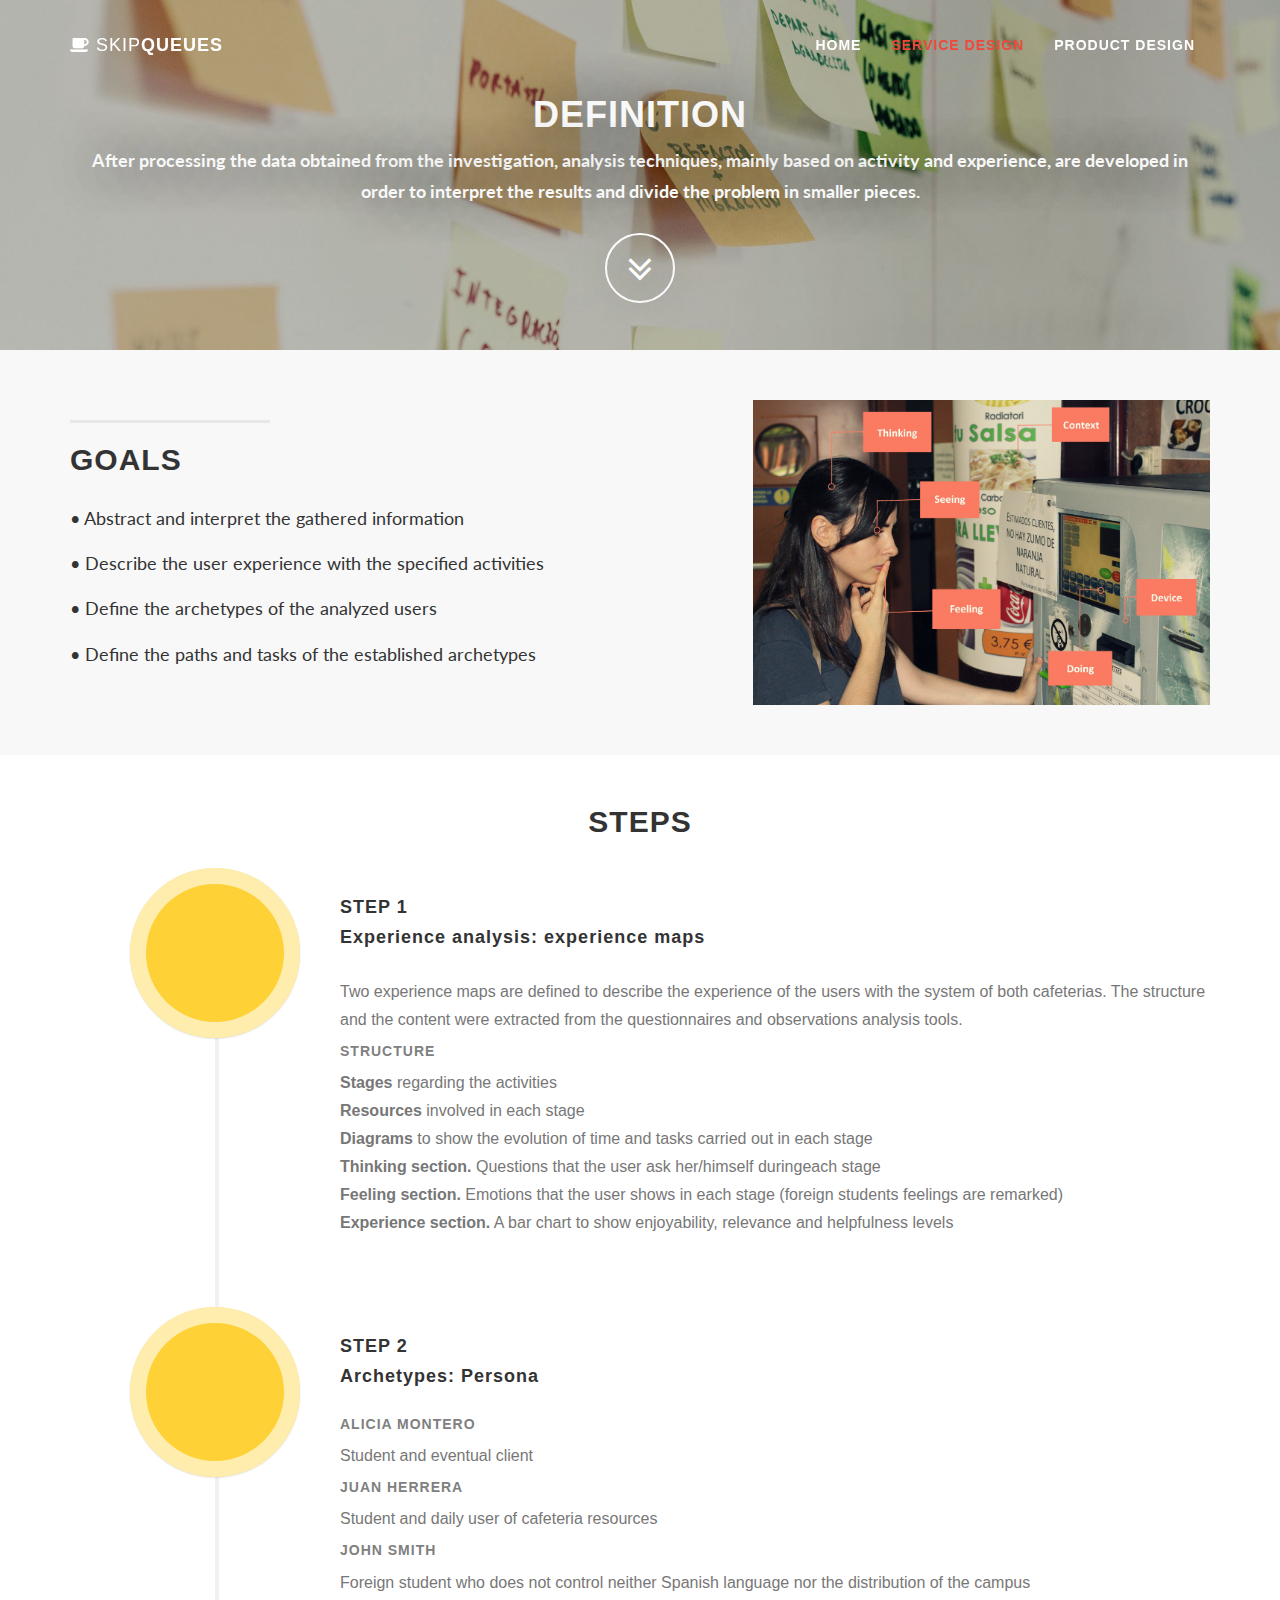
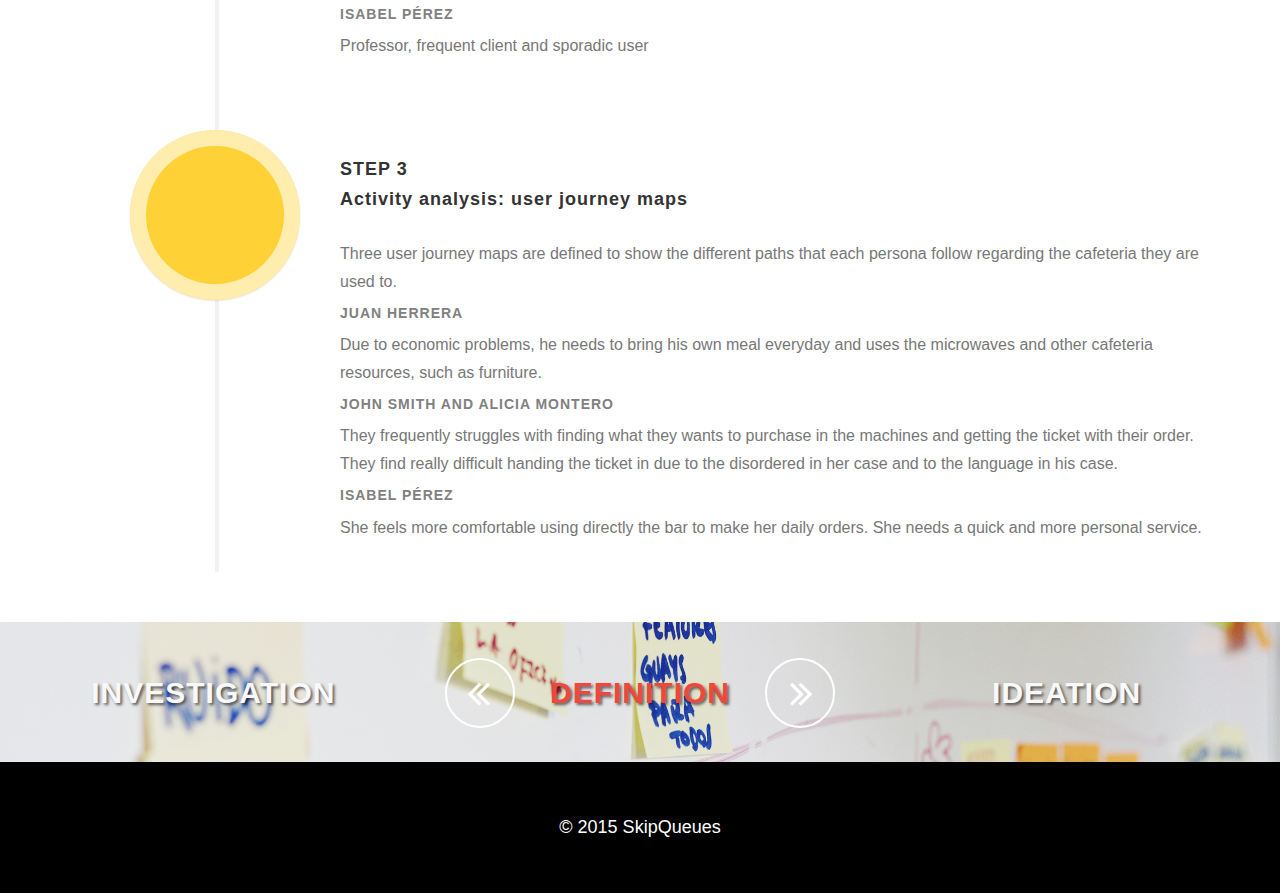
==== definition.html @ c4e01fd3 "First commit" ====
<!DOCTYPE html>
<html lang="en">
<html lang="en">
    <head>
    
        <meta charset="utf-8">
        <meta http-equiv="X-UA-Compatible" content="IE=edge">
        <meta name="viewport" content="width=device-width, initial-scale=1">
        <meta name="description" content="">
        <meta name="author" content="">
    
         <title>SkipQueues - Definition</title>
         <link rel="shortcut icon" type="image/x-icon" href="./img/coffee.ico" />
    
        <!-- Bootstrap Core CSS -->
        <link href="css/bootstrap.min.css" rel="stylesheet">
        
        <!-- Custom CSS -->
        <link href="css/grayscale.css" rel="stylesheet">
    
        <!-- Custom CSS -->
        <link href="css/landing-page.css" rel="stylesheet">
         
        <!-- Custom CSS -->
        <link href="css/agency.css" rel="stylesheet">
        
         <!-- Circle hover CSS -->
        <link href="css/circle-hover.css" rel="stylesheet">
    
    
        <!-- Custom Fonts -->
        <link href="font-awesome/css/font-awesome.min.css" rel="stylesheet" type="text/css">
        <link href="http://fonts.googleapis.com/css?family=Lato:300,400,700,300italic,400italic,700italic" rel="stylesheet" type="text/css">
    
         <link href="css/bootstrap-modal-carousel.css" rel="stylesheet" />
        <link href="less/carousel-fit.less" rel="stylesheet" />
        <link href="less/modal-fullscreen.less" rel="stylesheet" />
        
        <!-- HTML5 Shim and Respond.js IE8 support of HTML5 elements and media queries -->
        <!-- WARNING: Respond.js doesn't work if you view the page via file:// -->
        <!--[if lt IE 9]>
            <script src="https://oss.maxcdn.com/libs/html5shiv/3.7.0/html5shiv.js"></script>
            <script src="https://oss.maxcdn.com/libs/respond.js/1.4.2/respond.min.js"></script>
        <![endif]-->
    
    </head>
    
    <body>
    
        <!-- Navigation -->
        <nav class="navbar navbar-custom navbar-fixed-top" role="navigation">
            <div class="container">
                <div class="navbar-header">
                    <button type="button" class="navbar-toggle" data-toggle="collapse" data-target=".navbar-main-collapse">
                        <i class="fa fa-bars"></i>
                    </button>
                    <a class="navbar-brand page-scroll" href="index.html">
                        <i class="fa fa-coffee"></i>  <span class="light">Skip</span>Queues
                    </a>
                </div>
    
                <!-- Collect the nav links, forms, and other content for toggling -->
                <div class="collapse navbar-collapse navbar-right navbar-main-collapse">
                    <ul class="nav navbar-nav">
                        <li >
                            <a href="./index.html">Home</a>
                        </li>
                        <li>
                            <a style="color: rgb(239,71,58);" href="./service-design.html">Service design</a>
                        </li>
                        <li>
                            <a  href="./product-design.html">Product design</a>
                        </li>
                    </ul>
                </div>
                <!-- /.navbar-collapse -->
            </div>
            <!-- /.container -->
        </nav>
    
    
        <!-- Header -->
        <a name="about"></a>
        <div class="intro-header2">
            <div class="container" style="height:250px;">
    
                <div class="row">
                    <div class="col-lg-12">
                        <div class="intro-message" style="padding-top:45px">
                            <h2 style="font-size:36px;">Definition</h2>
                            <p id="headerDescription" >After processing the data obtained from the investigation, analysis techniques, mainly based on activity and experience, are developed in order to interpret the results and divide the problem in smaller pieces.</p>
                           
                            <div class="row">
                                <a href="#content" class="btn btn-circle page-scroll">
                                        <i class="fa fa-angle-double-down animated"></i>
                                </a>
                            </div>
                        </div>
                    </div>
                </div>
    
            </div>
            <!-- /.container -->
    
        </div>
        <!-- /.intro-header -->
    
        <!-- Page Content -->
    
    	<a  name="services"></a>
      
        <div class="content-section-a" id="content">
    
            <div class="container">
                <div class="row">
                    <div class="col-lg-7 col-sm-6">
                        <hr class="section-heading-spacer">
                        <div class="clearfix"></div>
                        <h2 class="section-heading">Goals</h2>
                        <p class="lead">•	Abstract and interpret the gathered information</p>
                        <p class="lead">•	Describe the user experience with the specified activities
                        <p class="lead">•	Define the archetypes of the analyzed users
                        <p class="lead">•	Define the paths and tasks of the established archetypes 
               
                    </div>
                    <div class="col-lg-5  col-sm-6" >
                        <img class="img-responsive" src="img/definition2.jpg" alt="">
                    </div>
                </div>
    
            </div>
            <!-- /.container -->
    
        </div>
        
        <!-- /.content-section-a -->
        
    
     <div class="content-section-a" id="content" style="background-color:white;">
    
            <div class="container">
                <div class="row">
                    <div class="col-lg-12 text-center">
                        <h2 class="section-heading" style="color:rgb(51,51,51);">Steps</h2>
                        
                    </div>
                </div>
                <div class="row">
                    <div class="col-lg-12" >
                        <ul class="timeline" style="float:left; margin-left:0;">
                            <li class="timeline-inverted">
                                <div class="ch-item timeline-image definition-img-1">
                        			<div class="ch-info">
                        			    <a href="" data-toggle="modal" data-target="#experience-map-modal">
                        				    <h3>Experience maps</h3>
                        				</a>
                        			</div>
                        		</div>
                                <div class="timeline-panel">
                                    <div class="timeline-heading">
                                        <h4>Step 1</h4>
                                        <h4 class="subheading">Experience analysis: experience maps</h4>
                                    </div>
                                    <div class="timeline-body">
                                        <p class="text-muted">Two experience maps are defined to describe the experience of the users with the system of both cafeterias. The structure and the content were extracted from the questionnaires and observations analysis tools.</p>
                                        <h5>structure</h5>
                                         <p class="text-muted"><b>Stages </b>regarding the activities</p>
                                         <p class="text-muted"><b>Resources</b> involved in each stage</p>
                                         <p class="text-muted"><b>Diagrams</b> to show the evolution of time and tasks carried out in each stage</p>
                                         <p class="text-muted"><b>Thinking section. </b>Questions that the user ask her/himself duringeach stage</p>
                                         <p class="text-muted"><b>Feeling section.</b> Emotions that the user shows in each stage (foreign students feelings are remarked)</p>
                                         <p class="text-muted"><b>Experience section.</b> A bar chart to show enjoyability, relevance and helpfulness levels</p>
                                    </div>
                                </div>
                            </li>
                            
                            <li class="timeline-inverted">
                                <div class="ch-item timeline-image definition-img-2">
                        			<div class="ch-info">
                        			    <a href="" data-toggle="modal" data-target="#personas-modal">
                        				    <h3>Personas</h3>
                        				</a>
                        			</div>
                        		</div>
                                <div class="timeline-panel">
                                    <div class="timeline-heading">
                                        <h4>Step 2</h4>
                                        <h4 class="subheading">Archetypes: Persona</h4>
                                    </div>
                                    <div class="timeline-body">
                                         <h5>Alicia Montero</h5>
                                         <p class="text-muted">Student and eventual client</p>
                                         <h5>Juan Herrera</h5>
                                         <p class="text-muted">Student and daily user of cafeteria resources</p>
                                         <h5>John Smith</h5>
                                         <p class="text-muted">Foreign student who does not control neither Spanish language nor the distribution of the campus</p>
                                         <h5>Isabel Pérez</h5>
                                         <p class="text-muted">Professor, frequent client and sporadic user</p>
                                        
                                    </div>
                                </div>
                            </li>
                            
                            <li class="timeline-inverted">
                                <div class="ch-item timeline-image definition-img-3">
                        			<div class="ch-info">
                        			    <a href="" data-toggle="modal" data-target="#user-journey-modal">
                        				    <h3>User journey maps</h3>
                        				</a>
                        			</div>
                        		</div>
                                <div class="timeline-panel">
                                    <div class="timeline-heading">
                                        <h4>Step 3</h4>
                                        <h4 class="subheading">Activity analysis: user journey maps</h4>
                                    </div>
                                    <div class="timeline-body">
                                       
                                         <p class="text-muted">Three user journey maps are defined to show the different paths that each persona follow regarding the cafeteria they are used to.
                                         
                                         <h5>Juan Herrera</h5>
                                         <p class="text-muted">Due to economic problems, he needs to bring his own meal everyday and uses the microwaves and other cafeteria resources, such as furniture.</p>
                                         <h5>John Smith and Alicia Montero</h5>
                                         <p class="text-muted">They frequently struggles with finding what they wants to purchase in the machines and getting the ticket with their order. They find really difficult handing the ticket in due to the disordered in her case and to the language in his case.</p>
                                         <h5>Isabel Pérez</h5>
                                         <p class="text-muted">She feels more comfortable using directly the bar to make her daily orders. She needs a quick and more personal service.</p>
                                    </div>
                                </div>
                            </li>
                            
                        </ul>
                    </div>
                </div>
            </div>
       </div>
        
        <!-- /.content-section-a -->
    
    	<a  name="contact"></a>
        <div class="banner" style="text-align:center;" id="definition">
    
            <div class="container" style="display: inline; vertical-align: middle;">
                <div class="row" style="text-align:center;margin-right:0px; margin-left:0px;" >
                  <div class="col-lg-4" style="display:table-cell; vertical-align:middle; padding:0px; text-align:-webkit-center;">       
                      <div style="height:97.5px; display: table-cell; vertical-align: middle;">
                          <h2 style="font-size:30px;">Investigation</h2>
                          <!--<p>To become familiar with the context and find out the current service problems, 
                          the users hierarchy and their expectations and needs, different research techniques are carried out.</p>-->
                      </div>
                      
                   </div>
                   <div class="col-lg-1 col-md-1 col-sm-1" >    
                        <a href="investigation.html" class="btn btn-circle page-scroll" style="padding-left:13px; padding-top:5px;">
                          <i class="fa fa-angle-double-left animated"></i>
                        </a>
                       
                    </div>
                
                   <div class="col-lg-2" style="display:table-cell; vertical-align:middle; padding:0px; text-align:-webkit-center;">       
                      <div style="height:97.5px; display: table-cell; vertical-align: middle;">
                          <h2 style="font-size:30px; color: rgb(239,71,58);">Definition</h2>
                      </div>
                      
                   </div>
                
                 <div class="col-lg-1 col-md-1 col-sm-1" >    
                        <a href="ideation.html" class="btn btn-circle page-scroll" style="padding-left:19px; padding-top:5px;">
                          <i class="fa fa-angle-double-right animated"></i>
                        </a>
                       
                    </div>
                 
                   <div class="col-lg-4" style="display:table-cell; vertical-align:middle; padding:0px; text-align:-webkit-center;">       
                      <div style="height:97.5px; display: table-cell; vertical-align: middle;">
                          <h2 style="font-size:30px;">Ideation</h2>
                      </div>
                      <!--<p>When the problem was finally defined, we started to raise ideas leveraging various popular 
                      ideation techniques used in the service design world such as brainstorming and role-playing.</p>-->
                   </div>
                   
                  </div>
                </div>
               
                
                
    
            </div>
            <!-- /.container -->
    
        </div>
        <!-- /.banner -->
    
        <!-- Footer -->
        <footer>
            <div class="container text-center">
                <p id="footerText">&copy; 2015 SkipQueues</p>
            </div>
        </footer>
    
        <!-- jQuery -->
        <script src="js/jquery.js"></script>
    
        <!-- Bootstrap Core JavaScript -->
        <script src="js/bootstrap.min.js"></script>
        
        <!-- Plugin JavaScript -->
        <script src="js/jquery.easing.min.js"></script>
        
        <!-- Custom Theme JavaScript -->
        <script src="js/grayscale.js"></script>
    
    
    </body>
    
    <!-- Modal Experience map -->
        <div class="modal fade modal-fullscreen force-fullscreen" id="experience-map-modal" tabindex="-1" role="dialog" 
        aria-labelledby="myModalLabel" aria-hidden="true">
            <div class="modal-dialog modal-lg" role="document">
            <div class="modal-content" style="height:100%;">
              <div class="modal-header">
                <button type="button" class="close" data-dismiss="modal" aria-hidden="true">&times;</button>
                <h4 class="modal-title uc3m-modal" id="myModalLabel">Experience Maps</h4>
              </div>
              <div class="modal-body" style="margin-top:55px;">
            
                   <!-- Carousel Start-->
                    <div id="myCarousel2" class="carousel slide">
                        <!-- Carousel items -->
                        <div class="carousel-inner">
                            <div class="active item" style="text-align:center;">
                                
                               <h5 style="color:black; margin-top:10px;">Sabatini cafeteria</h5>
                               <div style="text-align:center; width:100%;">
                                <img src="img/pop/Experience Map Sabatini.jpg" class="responsive" style="width:100%;">
                               </div>
                            </div>
                            <div class="item" style="text-align:center;">
                                <h5 style="color:black; margin-top:10px;">Padre Soler cafeteria</h5>
                               <div style="text-align:center; width:100%;">
                                <img src="img/pop/Experience Map Padre Soler.jpg" class="responsive" style="width:100%;">
                               </div>
                              </div>
                           
                        </div>
                        <!-- Carousel nav -->
                        <a class="carousel-control left" href="#myCarousel2" data-slide="prev">&lsaquo;</a>
                        <a class="carousel-control right" href="#myCarousel2" data-slide="next">&rsaquo;</a>
                    </div>
                    <!-- Carousel End -->
                
                
              </div>
              
        
          
        </div>
      </div>
    </div>
    
    
    <!-- Modal Personas -->
       
    <div class="modal fade modal-fullscreen force-fullscreen" id="personas-modal" tabindex="-1" role="dialog" 
        aria-labelledby="myModalLabel" aria-hidden="true">
            <div class="modal-dialog modal-lg" role="document">
            <div class="modal-content" style="height:100%;">
              <div class="modal-header">
                <button type="button" class="close" data-dismiss="modal" aria-hidden="true">&times;</button>
                <h4 class="modal-title uc3m-modal" id="myModalLabel">Personas</h4>
              </div>
              <div class="modal-body" style="margin-top:55px;">
            
                   <!-- Carousel Start-->
                    <div id="myCarousel3" class="carousel slide">
                        <!-- Carousel items -->
                        <div class="carousel-inner">
                            <div class="active item" style="text-align:center;">
                                
                               <h5 style="color:black; margin-top:10px;">Alicia Montero</h5>
                               <div style="text-align:center; width:100%;">
                                <img src="img/pop/AliciaMontero.jpg" class="responsive" style="width:100%;">
                               </div>
                            </div>
                            <div class="item" style="text-align:center;">
                                <h5 style="color:black; margin-top:10px;">Juan Herrera</h5>
                               <div style="text-align:center; width:100%;">
                                <img src="img/pop/JuanHerrera.jpg" class="responsive" style="width:100%;">
                               </div>
                            </div>
                             <div class="item" style="text-align:center;">
                                <h5 style="color:black; margin-top:10px;">John Smith</h5>
                               <div style="text-align:center; width:100%;">
                                <img src="img/pop/JohnSmith.jpg" class="responsive" style="width:100%;">
                               </div>
                            </div>
                             <div class="item" style="text-align:center;">
                                <h5 style="color:black; margin-top:10px;">Isabel Pérez</h5>
                               <div style="text-align:center; width:100%;">
                                <img src="img/pop/IsabelPerez.jpg" class="responsive" style="width:100%;">
                               </div>
                            </div>
                           
                        </div>
                        <!-- Carousel nav -->
                        <a class="carousel-control left" href="#myCarousel3" data-slide="prev">&lsaquo;</a>
                        <a class="carousel-control right" href="#myCarousel3" data-slide="next">&rsaquo;</a>
                    </div>
                    <!-- Carousel End -->
                
                
              </div>
              
        
          
        </div>
      </div>
    </div>
    
    
    <!-- Modal User Journey -->
        
    <div class="modal fade" id="user-journey-modal" tabindex="-1" role="dialog" 
        aria-labelledby="myModalLabel" aria-hidden="true">
            <div class="modal-dialog modal-lg" role="document">
            <div class="modal-content">
              <div class="modal-header">
                <button type="button" class="close" data-dismiss="modal" aria-hidden="true">&times;</button>
                <h4 class="modal-title uc3m-modal" id="myModalLabel">User Journey Maps</h4>
              </div>
              <div class="modal-body">
            
                   <!-- Carousel Start-->
                    <div id="myCarousel4" class="carousel slide">
                        <!-- Carousel items -->
                        <div class="carousel-inner">
                            <div class="active item" style="text-align:center;">
                                
                               <h5 style="color:black; margin-top:10px;">Alicia Montero</h5>
                               <div style="text-align:center; width:100%;">
                                <img src="img/pop/userjourneyAlicia.png" class="responsive" style="width:100%;">
                               </div>
                            </div>
                           
                             <div class="item" style="text-align:center;">
                                <h5 style="color:black; margin-top:10px;">John Smith</h5>
                               <div style="text-align:center; width:100%;">
                                <img src="img/pop/userjourneyJohn.png" class="responsive" style="width:100%;">
                               </div>
                            </div>
                             <div class="item" style="text-align:center;">
                                <h5 style="color:black; margin-top:10px;">Isabel Pérez</h5>
                               <div style="text-align:center; width:100%;">
                                <img src="img/pop/userjourneyIsabel.png" class="responsive" style="width:100%;">
                               </div>
                            </div>
                           
                        </div>
                        <!-- Carousel nav -->
                        <a class="carousel-control left" href="#myCarousel4" data-slide="prev">&lsaquo;</a>
                        <a class="carousel-control right" href="#myCarousel4" data-slide="next">&rsaquo;</a>
                    </div>
                    <!-- Carousel End -->
                
                
              </div>
              
        
          
        </div>
      </div>
    </div>
    
</html>
---- css/grayscale.css ----
/*!
 * Start Bootstrap - Grayscale Bootstrap Theme (http://startbootstrap.com)
 * Code licensed under the Apache License v2.0.
 * For details, see http://www.apache.org/licenses/LICENSE-2.0.
 */

body {
    width: 100%;
    height: 100%;
    font-family: "Lato","Helvetica Neue",Helvetica,Arial,sans-serif;
    color: #fff;
    background-color: #000;
    font-weight: 700;
}

.profile-img {
    width: 250px;
    height: 250px;
}

html {
    width: 100%;
    height: 100%;
}

h1,
h2,
h3,
h4,
h5,
h6 {
    margin: 0 0 35px;
    text-transform: uppercase;
    font-family: "Lato","Helvetica Neue",Helvetica,Arial,sans-serif;
    font-weight: 700;
    letter-spacing: 1px;
    
}

p {
    margin: 0 0 25px;
    font-size: 18px;
    line-height: 1.5;
}

.div-for-video{
    width: 279px;
    overflow:hidden;
    display:block;
    height: 397px;
}
#glass{
    margin-left: -215px;
}

@media(min-width:768px) {
    p {
        margin: 0 0 35px;
        font-size: 20px;
        line-height: 1.6;
    }
}

a {
    color:  rgb(239,71,58);
    -webkit-transition: all .2s ease-in-out;
    -moz-transition: all .2s ease-in-out;
    transition: all .2s ease-in-out;
}

a:hover,
a:focus {
    text-decoration: none;
    color: rgb(255, 161, 153);
}

.light {
    font-weight: 400;
}

.navbar-custom {
    margin-bottom: 0;
    border-bottom: 1px solid rgba(255,255,255,.3);
    text-transform: uppercase;
    font-family: Montserrat,"Helvetica Neue",Helvetica,Arial,sans-serif;
    background-color: #000;
}

.navbar-custom .navbar-brand {
    font-weight: 700;
}

.navbar-custom .navbar-brand:focus {
    outline: 0;
}

.navbar-custom .navbar-brand .navbar-toggle {
    padding: 4px 6px;
    font-size: 16px;
    color: #fff;
}

.navbar-custom .navbar-brand .navbar-toggle:focus,
.navbar-custom .navbar-brand .navbar-toggle:active {
    outline: 0;
}

.navbar-custom a {
    color: #fff;
}

.navbar-custom .nav li a {
    -webkit-transition: background .3s ease-in-out;
    -moz-transition: background .3s ease-in-out;
    transition: background .3s ease-in-out;
}

.navbar-custom .nav li a:hover {
    outline: 0;
    color: rgba(255,255,255,.8);
    background-color: transparent;
}

.navbar-custom .nav li a:focus,
.navbar-custom .nav li a:active {
    outline: 0;
    background-color: transparent;
}

.navbar-custom .nav li.active {
    outline: 0;
}

.navbar-custom .nav li.active a {
    background-color: rgba(255,255,255,.3);
}

.navbar-custom .nav li.active a:hover {
    color: #fff;
}


@media(min-width:768px) {
    .navbar-custom {
        padding: 20px 0;
        border-bottom: 0;
        letter-spacing: 1px;
        background: 0 0;
        -webkit-transition: background .5s ease-in-out,padding .5s ease-in-out;
        -moz-transition: background .5s ease-in-out,padding .5s ease-in-out;
        transition: background .5s ease-in-out,padding .5s ease-in-out;
    }

    .navbar-custom.top-nav-collapse {
        padding: 0;
        border-bottom: 1px solid rgba(255,255,255,.3);
        background: #000;
    }
    
}

#titleIndex{
    font-size:65px; 
    text-shadow: 2px 2px 50px rgba(0,0,0,0.6);
}

#descriptionIndex{
    font-size:23px; 
    text-shadow: 2px 2px 50px rgba(0,0,0,0.6);
}

#headerIntro{
    margin-top:13%; 
    margin-right:5%;
}

.intro {
    display: table;
    width: 100%;
    height: auto;
    padding: 60px 0;
    text-align: center;
    color: #fff;
    background: url(../img/back/background_titulo_principal.jpg) no-repeat top center scroll;
    background-color: #000;
    -webkit-background-size: cover;
    -moz-background-size: cover;
    background-size: cover;
    -o-background-size: cover;
    background-attachment: fixed;
}

.intro .intro-body {
    display: table-cell;
    vertical-align: middle;
}

.intro .intro-body .brand-heading {
    font-size: 40px;
}

.intro .intro-body .intro-text {
    font-size: 18px;
}

@media(min-width:768px) {
    .intro {
        height: 100%;
        padding: 0;
    }

    .intro .intro-body .brand-heading {
        font-size: 100px;
    }

    .intro .intro-body .intro-text {
        font-size: 26px;
    }
}

#videointro{
    margin-top:80px;
}

#buttonIntro{
    width: 70px;
    height: 70px;
    margin-top:10px;
    padding: 7px 16px;
    border: 2px solid #fff;
    border-radius: 100%!important;
    font-size: 40px;
    color: #fff;
    background: 0 0;
    -webkit-transition: background .3s ease-in-out;
    -moz-transition: background .3s ease-in-out;
    transition: background .3s ease-in-out;
    }

.btn-circle {
    width: 70px;
    height: 70px;
    margin-top: 15px;
    padding: 7px 16px;
    border: 2px solid #fff;
    border-radius: 100%!important;
    font-size: 40px;
    color: #fff;
    background: 0 0;
    -webkit-transition: background .3s ease-in-out;
    -moz-transition: background .3s ease-in-out;
    transition: background .3s ease-in-out;
}

.btn-circle:hover,
.btn-circle:focus {
    outline: 0;
    color: #fff;
    background: rgba(255,255,255,.1);
}

.btn-circle i.animated {
    -webkit-transition-property: -webkit-transform;
    -webkit-transition-duration: 1s;
    -moz-transition-property: -moz-transform;
    -moz-transition-duration: 1s;
}

.btn-circle i.animated {
    -webkit-animation-name: pulse;
    -moz-animation-name: pulse;
    -webkit-animation-duration: 1.5s;
    -moz-animation-duration: 1.5s;
    -webkit-animation-iteration-count: infinite;
    -moz-animation-iteration-count: infinite;
    -webkit-animation-timing-function: linear;
    -moz-animation-timing-function: linear;
}

@media(max-width:600px) {
    .btn-circle {
        margin-top:5px;
        width: 50px;
        height: 50px;
        font-size:30px;
        padding-left:14px;
        padding-top:5px;
   
    }
    
    #buttonIntro{
    width: 70px;
    height: 70px;
    margin-top: 30px;
    padding: 7px 16px;
    border: 2px solid #fff;
    border-radius: 100%!important;
    font-size: 40px;
    color: #fff;
    background: 0 0;
    -webkit-transition: background .3s ease-in-out;
    -moz-transition: background .3s ease-in-out;
    transition: background .3s ease-in-out;
    }
    
    #titleIndex{
    font-size:40px; 
    text-shadow: 2px 2px 50px rgba(0,0,0,0.6);
}

#descriptionIndex{
    font-size:20px; 
    text-shadow: 2px 2px 50px rgba(0,0,0,0.6);
}

#headerIntro{
    margin-top:8%; 
    margin-right:auto;
    margin-left:auto;
}

}

@media(max-width:991px){
    #videointro{
        margin-top:30px;
    }
    .div-for-video{
        width: 279px;
        overflow:hidden;
        display:block;
        height: 397px;
        margin-left:220px;
    }
}

@media(max-width:765px) {
    .div-for-video{
        width: 279px;
        overflow:hidden;
        display:block;
        height: 397px;
        margin-left:2%;
    }
    .btn-circle {
        margin-top:5px;
        width: 50px;
        height: 50px;
        font-size:30px;
        padding-left:14px;
        padding-top:5px;
   
    }
    
    #buttonIntro{
    width: 70px;
    height: 70px;
    margin-top: 30px;
    padding: 7px 16px;
    border: 2px solid #fff;
    border-radius: 100%!important;
    font-size: 40px;
    color: #fff;
    background: 0 0;
    -webkit-transition: background .3s ease-in-out;
    -moz-transition: background .3s ease-in-out;
    transition: background .3s ease-in-out;
    }
    
    #titleIndex{
    font-size:40px; 
    text-shadow: 2px 2px 50px rgba(0,0,0,0.6);
}

#descriptionIndex{
    font-size:20px; 
    text-shadow: 2px 2px 50px rgba(0,0,0,0.6);
}

#headerIntro{
    margin-top:8%; 
    margin-right:auto;
    margin-left:auto;
}
    
}


@-webkit-keyframes pulse {    
    0% {
        -webkit-transform: scale(1);
        transform: scale(1);
    }

    50% {
        -webkit-transform: scale(1.2);
        transform: scale(1.2);
    }

    100% {
        -webkit-transform: scale(1);
        transform: scale(1);
    }
}

@-moz-keyframes pulse {    
    0% {
        -moz-transform: scale(1);
        transform: scale(1);
    }

    50% {
        -moz-transform: scale(1.2);
        transform: scale(1.2);
    }

    100% {
        -moz-transform: scale(1);
        transform: scale(1);
    }
}

.content-section {
    padding-top: 20px;
}

.download-section1 {
    width: 100%;
    padding: 50px 0;
    color: #fff;
    background: url(../img/artsy/postits2.jpg) no-repeat top center scroll;
    background-color: #6E6E6E;
    -webkit-background-size: cover;
    -moz-background-size: cover;
    background-size: cover;
    -o-background-size: cover;
    background-attachment: fixed;
}

.download-section2 {
    width: 100%;
    padding: 50px 0;
    color: #fff;
    background: url(../img/artsy/mac2.jpg) no-repeat center center scroll;
    background-color: #6E6E6E;
    -webkit-background-size: cover;
    -moz-background-size: cover;
    background-size: cover;
    -o-background-size: cover;
    background-attachment: fixed;
}

#map {
    width: 100%;
    height: 200px;
    margin-top: 100px;
}

@media(min-width:767px) {
    .content-section {
        padding-top: 40px;
    }

    .download-section {
        padding: 100px 0;
    }

    #map {
        height: 400px;
        margin-top: 250px;
    }
}

.btn {
    border-radius: 0;
    text-transform: uppercase;
    font-family: Montserrat,"Helvetica Neue",Helvetica,Arial,sans-serif;
    font-weight: 400;
    -webkit-transition: all .3s ease-in-out;
    -moz-transition: all .3s ease-in-out;
    transition: all .3s ease-in-out;
}

.btn-default {
    border: 1px solid rgb(239,71,58); 
    color:rgb(239,71,58);
    font-weight: bold;
    background-color:transparent;
    -border-radius: 4px;
    -webkit-border-radius: 4px;
    -moz-border-radius: 4px;

}

.btn-default:hover,
.btn-default:focus {
    border: 1px solid rgb(239,71,58);
    outline: 0;
    color: #000;
    background-color: rgb(239,71,58);
}

ul.banner-social-buttons {
    margin-top: 0;
}

@media(max-width:1199px) {
    ul.banner-social-buttons {
        margin-top: 15px;
    }
}

@media(max-width:767px) {
    ul.banner-social-buttons li {
        display: block;
        margin-bottom: 20px;
        padding: 0;
    }

    ul.banner-social-buttons li:last-child {
        margin-bottom: 0;
    }
}

footer {
    padding: 50px 0;
}

footer p {
    margin: 0;
}

#footerText{
    font-family:"Helvetica";
    font-size:18px;
    font-weight:lighter;
}

::-moz-selection {
    text-shadow: none;
    background: #fcfcfc;
    background: rgba(255,255,255,.2);
}

::selection {
    text-shadow: none;
    background: #fcfcfc;
    background: rgba(255,255,255,.2);
}

img::selection {
    background: 0 0;
}

img::-moz-selection {
    background: 0 0;
}

body {
    webkit-tap-highlight-color: rgba(255,255,255,.2);
}
---- css/landing-page.css ----
/*!
 * Start Bootstrap - Landing Page Bootstrap Theme (http://startbootstrap.com)
 * Code licensed under the Apache License v2.0.
 * For details, see http://www.apache.org/licenses/LICENSE-2.0.
 */

body,
html {
    width: 100%;
    height: 100%;
}

body,
h1,
h2,
h3,
h4,
h5,
h6 {
    font-family: "Lato","Helvetica Neue",Helvetica,Arial,sans-serif;
    font-weight: 700;
}

/*h2 {
    text-shadow: 0 1px 0 rgb(216, 216, 216), 0 2px 0 rgb(188, 188, 188), 0 3px 0 rgb(120, 120, 120), 0 4px 0 rgb(81, 80, 80), 0 5px 0 rgb(88, 87, 87), 0 6px 1px rgba(0,0,0,.1), 0 0 5px rgba(0,0,0,.1), 0 1px 3px rgba(0,0,0,.3), 0 3px 5px rgba(0,0,0,.2), 0 5px 10px rgba(0,0,0,.25), 0 10px 10px rgba(0,0,0,.2), 0 20px 20px rgba(0,0,0,.15);
}*/
.topnav {
    font-size: 14px; 
}

.lead {
    font-size: 18px;
    font-weight: 400;
}

.intro-header2 {
    padding-top: 50px; /* If you're making other pages, make sure there is 50px of padding to make sure the navbar doesn't overlap content! */
    padding-bottom: 50px;
    text-align: center;
    color: #f8f8f8;
    background: url(../img/artsy/postits2.jpg) no-repeat center center;
    
    background-size: cover;
    background-attachment: fixed;
/*    filter: grayscale(100%); /* Current draft standard */
/*    -webkit-filter: grayscale(100%); /* New WebKit */
/*    -moz-filter: grayscale(100%);
    -ms-filter: grayscale(100%); 
    -o-filter: grayscale(100%); /* Not yet supported in Gecko, Opera or IE */ 
/*    filter: url(resources.svg#desaturate); /* Gecko */
/*    filter: gray; /* IE */
/*    -webkit-filter: grayscale(1); /* Old WebKit */
}
.intro-header3 {
    padding-top: 50px; /* If you're making other pages, make sure there is 50px of padding to make sure the navbar doesn't overlap content! */
    padding-bottom: 50px;
    text-align: center;
    color: #f8f8f8;
    background: url(../img/banner-bg.jpg) no-repeat center center;
    
    background-size: cover;
    background-attachment: fixed;
/*    filter: grayscale(100%); /* Current draft standard */
/*    -webkit-filter: grayscale(100%); /* New WebKit */
/*    -moz-filter: grayscale(100%);
    -ms-filter: grayscale(100%); 
    -o-filter: grayscale(100%); /* Not yet supported in Gecko, Opera or IE */ 
/*    filter: url(resources.svg#desaturate); /* Gecko */
/*    filter: gray; /* IE */
/*    -webkit-filter: grayscale(1); /* Old WebKit */
}

.intro-header {
    padding-top: 50px; /* If you're making other pages, make sure there is 50px of padding to make sure the navbar doesn't overlap content! */
    padding-bottom: 50px;
    text-align: center;
    color: #f8f8f8;
    background: url(../img/artsy/mac1.jpg) no-repeat center center;
    
    background-size: cover;
    background-attachment: fixed;
/*    filter: grayscale(100%); /* Current draft standard */
/*    -webkit-filter: grayscale(100%); /* New WebKit */
/*    -moz-filter: grayscale(100%);
    -ms-filter: grayscale(100%); 
    -o-filter: grayscale(100%); /* Not yet supported in Gecko, Opera or IE */ 
/*    filter: url(resources.svg#desaturate); /* Gecko */
/*    filter: gray; /* IE */
/*    -webkit-filter: grayscale(1); /* Old WebKit */
}

.intro-message {
    position: relative;
    padding-top: 10%;
    text-shadow: 2px 2px 50px rgba(0, 0, 0, 0.9);
}
#processTitle{
    font-size:58px;
}
.intro-message > h1 {
    margin: 0;
    font-size: 5em;
}

.intro-divider {
    width: 400px;
    border-top: 1px solid #f8f8f8;
    border-bottom: 1px solid rgba(0,0,0,0.2);
}

#buttonRight{
    padding-left:22px; 
    padding-top:5px;
}

#buttonLeft{
    padding-left:15px; 
    padding-top:5px;
}

@media(max-width:767px) {
    
   
    .intro-message {
        padding-bottom: 15%;
    }

    .intro-message > h1 {
        font-size: 3em;
    }
    
    #processTitle{
    font-size:3em;
}
#containerHeader{
    height:240px;
}
#containerHeader2{
    height:280px;
}
.btn-circle {
        margin-top:5px;
        width: 50px;
        height: 50px;
        font-size:30px;
        padding-left:14px;
        padding-top:5px;
}

#buttonRight{
    padding-left:17px; 
    padding-top:3px;
}

#buttonLeft{
    padding-left:14px; 
    padding-top:2px;
}

    ul.intro-social-buttons > li {
        display: block;
        margin-bottom: 20px;
        padding: 0;
    }

    ul.intro-social-buttons > li:last-child {
        margin-bottom: 0;
    }

    .intro-divider {
        width: 100%;
    }
}

#headerDescription{
    font-size:18px; 
    margin-bottom:10px;
}

@media(max-width:434px) {
    #headerDescription {
        font-size:17px;
    }
}

.network-name {
    text-transform: uppercase;
    font-size: 14px;
    font-weight: 400;
    letter-spacing: 2px;
}

.content-section-a {
    padding: 50px 0;
    background-color: #f8f8f8;
}

.content-section-b {
    padding: 50px 0;
    border-top: 1px solid #e7e7e7;
}

.section-heading {
    margin-bottom: 30px;
}

.section-heading-spacer {
    float: left;
    width: 200px;
    border-top: 3px solid #e7e7e7;
}

.banner {
    height:350px;
    padding: 90px 0;
    color: #f8f8f8;
    background: url(../img/artsy/mac2.jpg) no-repeat center center;
    background-size: cover;
    background-attachment: fixed;
}

.banner2 {
   
    height:350px;
    padding: 90px 0;
    color: #f8f8f8;
    background: url(../img/artsy/postits2.jpg) no-repeat center center;
    background-size: cover;
    background-attachment: fixed;
}

.grey {
    text-shadow: 1px 1px 8px black;
    filter: grayscale(100%); /* Current draft standard */
    -webkit-filter: grayscale(100%); /* New WebKit */
    -moz-filter: grayscale(100%);
    -ms-filter: grayscale(100%); 
    -o-filter: grayscale(100%); /* Not yet supported in Gecko, Opera or IE */ 
    filter: url(resources.svg#desaturate); /* Gecko */
    filter: gray; /* IE */
    -webkit-filter: grayscale(1); /* Old WebKit */
}

.contrast .btn {
    background-color: rgb(239, 71, 58);
    color: white;
}

.contrast a {
    text-shadow: none !important;
}
.contrast {
    text-shadow: 1px 1px 20px rgb(0, 0, 0);
}

.banner h2 {
    margin: 0;
    text-shadow: 2px 2px 3px rgba(0,0,0,0.6);
    font-size: 3em;
}


.banner h2 {
    margin: 0;
    text-shadow: 2px 2px 3px rgba(0,0,0,0.6);
    font-size: 3em;
}

.banner ul {
    margin-bottom: 0;
}

.banner-social-buttons {
    margin-top: 0;
}

@media(max-width:1199px) {
    ul.banner-social-buttons {
        float: left;
        margin-top: 15px;
    }
}

@media(max-width:767px) {
    .banner h2 {
        margin: 0;
        text-shadow: 2px 2px 3px rgba(0,0,0,0.6);
        font-size: 3em;
    }

    ul.banner-social-buttons > li {
        display: block;
        margin-bottom: 20px;
        padding: 0;
    }

    ul.banner-social-buttons > li:last-child {
        margin-bottom: 0;
    }
}

footer {
   
    padding: 50px 0;
    background-color: black;
}

p.copyright {
     margin: 15px 0 0;
}
.custom-link-left{
    color: black;
}
.custom-link-left:hover{
    color: rgb(239, 71, 58);
}
.custom-link-right{
    color: white;
}
.custom-link-right:hover{
    color: rgb(239, 71, 58);
}

.uc3m-modal{
    color:black;
}
---- css/agency.css ----
/*!
 * Start Bootstrap - Agency Bootstrap Theme (http://startbootstrap.com)
 * Code licensed under the Apache License v2.0.
 * For details, see http://www.apache.org/licenses/LICENSE-2.0.
 */
#definition{
    background: url(../img/artsy/postits.jpg) no-repeat center center;
    background-size: cover;
    height:140px;
    padding-top:0px;
}


.section-heading{
    color:rgb(51,51,51);
}

.lead{
    color:rgb(51,51,51);
}

h1,
h2,
h3,
h4,
h5,
h6 {
    text-transform: uppercase;
    font-family: Montserrat,"Helvetica Neue",Helvetica,Arial,sans-serif;
    font-weight: 700;
    margin-bottom:10px;
}

h5{color:gray; margin-top:10px;}

.text-muted {
    color: #777;
    font-family: "Roboto Slab","Helvetica Neue",Helvetica,Arial,sans-serif;
    font-weight: 400;
    margin-bottom:0px;
}


p {
    font-size: 16px;
    line-height: 1.75;
}

.img-centered {
    margin: 0 auto;
}

section {
    padding: 100px 0;
}

section h2.section-heading {
    color:rgb(51,51,51);
    margin-top: 0;
    margin-bottom: 15px;
    font-size: 40px;
}

section h3.section-subheading {
    margin-bottom: 75px;
    text-transform: none;
    font-family: "Droid Serif","Helvetica Neue",Helvetica,Arial,sans-serif;
    font-size: 16px;
    font-style: italic;
    font-weight: 400;
}

@media(min-width:768px) {
    section {
        padding: 150px 0;
    }
}


.timeline {
    
    padding: 0;
    list-style: none;
    
}


.timeline>li {
    position: relative;
    margin-bottom: 50px;
    min-height: 50px;
    
}

.timeline>li:before,
.timeline>li:after {
    content: " ";
    display: table;
}

.timeline:before {
    content: "";
    position: absolute;
    top: 0;
    bottom: 0;
    width: 4px;
    background-color: #f1f1f1;
}
.timeline>li:after {
    clear: both;
}

.timeline>li .timeline-panel {
    float: right;
    position: relative;
    width: 100%;
    padding: 0 20px 0 100px;
    text-align: left;
}

.timeline>li .timeline-panel:before {
    right: auto;
    left: -15px;
    border-right-width: 15px;
    border-left-width: 0;
}

.timeline>li .timeline-panel:after {
    right: auto;
    left: -14px;
    border-right-width: 14px;
    border-left-width: 0;
}

.timeline>li .timeline-image {
    z-index: 100;
    position: absolute;
    left: 0;
    width: 150px;
    height: 150px;
    margin-left: 0;
    border-radius: 100%;
    text-align: center;
    color: #fff;
    background-color: #fed136;
}

.timeline>li .timeline-image h4 {
    margin-top: 12px;
    font-size: 10px;
    line-height: 14px;
}

.timeline>li.timeline-inverted>.timeline-panel {
    float: left;
    padding: 0 20px 0 170px;
    text-align: left;
}

.timeline>li.timeline-inverted>.timeline-panel:before {
    right: auto;
    left: -15px;
    border-right-width: 15px;
    border-left-width: 0;
}

.timeline>li.timeline-inverted>.timeline-panel:after {
    right: auto;
    left: -14px;
    border-right-width: 14px;
    border-left-width: 0;
}

.timeline>li:last-child {
    margin-bottom: 0;
}

.timeline .timeline-heading h4 {
    margin-top: 0;
    color:rgb(51,51,51);
}

.timeline .timeline-heading h4.subheading {
    margin-bottom:30px;
    text-transform: none;
    color:rgb(51,51,51);
}

.timeline .timeline-body>p,
.timeline .timeline-body>ul {
    margin-bottom: 0;
}


@media screen and (max-width:1200px) and (min-width:992px) {
    
    .timeline>li {
        min-height: 150px;
    }

    .timeline>li .timeline-panel {
        padding: 0 20px 20px;
    }

    .timeline>li .timeline-image {
        width: 150px;
        height: 150px;
        position: absolute;
        left:-20px;
    }

    .timeline>li .timeline-image h4 {
        margin-top: 30px;
    }

    .timeline>li.timeline-inverted>.timeline-panel {
        float: left;
        margin-left:150px;
        padding:  20px 20px;
        text-align: left;
        width:85%;
    }
    .timeline:before {
        margin-left:0px;
    } 
}

@media(min-width:1200px) {
    .timeline>li {
        min-height: 170px;
    }

    .timeline>li .timeline-panel {
        padding: 0 20px 20px 0px;
        
        
    }

    .timeline>li .timeline-image {
        width: 170px;
        height: 170px;
        position: absolute;
        left:60px;
    }

    .timeline>li .timeline-image h4 {
        margin-top: 40px;
        
    }

    .timeline>li.timeline-inverted>.timeline-panel {
        float: left;
        margin-left:250px;
        padding: 30px 20px 20px;
        text-align: left;
        width:80%;
    }
    .timeline:before {
        margin-left:145px;
    }    
}
@media(max-width:600px) {
    .timeline>li .timeline-image {
        width: 80px;
        height: 80px;
        position: absolute;    }
    .timeline>li .timeline-panel {
        padding: 0 20px 0 90px !important;
    }
}
.item{
text-align:center;
}
body {
    webkit-tap-highlight-color: #fed136;
}
---- css/circle-hover.css ----
.ch-grid {
	margin: 20px 0 0 0;
	padding: 0;
	list-style: none;
	display: block;
	text-align: center;
	width: 100%;
}

.ch-grid:after,
.ch-item:before {
	content: '';
    display: table;
}

.ch-grid:after {
	clear: both;
}

.ch-grid li {
	width: 220px;
	height: 220px;
	display: inline-block;
	margin: 20px;
}
.ch-item {
	width: 100%;
	height: 100%;
	border-radius: 50%;
	overflow: hidden;
	position: relative;
	cursor: default;
	box-shadow: 
		inset 0 0 0 16px rgba(255,255,255,0.6),
		0 1px 2px rgba(0,0,0,0.1);
	transition: all 0.4s ease-in-out;
}
.ch-img-1 { 
	background-image: url(../img/1.jpg);
}
.ch-info {
	position: absolute;
	background: rgb(239,71,58);;
	width: inherit;
	height: inherit;
	border-radius: 50%;
	overflow: hidden;
	opacity: 0;
	transition: all 0.4s ease-in-out;
	transform: scale(0);
	text-align:center;
	padding-top:25px;
	
	
}
.ch-info h3 {
	color: #fff;
	text-transform: uppercase;
	letter-spacing: 1px;
	font-size: 20px;
	margin: 0 10px;
	padding: 25px 0 0 0;
	font-family: 'Open Sans', Arial, sans-serif;
	text-shadow: 
		0 0 1px #fff, 
		0 1px 2px rgba(0,0,0,0.3);
}
@media(max-width:600px) {
	.ch-info h3 {
		font-size: 7px;
		letter-spacing: 2px;
	}
	.ch-info {
		padding-top:5px;
	}
	
}
.ch-info p {
	color: #fff;
	padding: 10px 5px;
	font-style: italic;
	margin: 0 30px;
	font-size: 12px;
	border-top: 1px solid rgba(255,255,255,0.5);
	opacity: 0;
	transition: all 1s ease-in-out 0.4s;
}

.ch-info p a {
	display: block;
	color: rgba(255,255,255,0.7);
	font-style: normal;
	font-weight: 700;
	text-transform: uppercase;
	font-size: 10px;
	letter-spacing: 1px;
	padding-top: 7px;
	font-family: 'Open Sans', Arial, sans-serif;
}

.ch-info p a:hover {
}
.ch-item:hover {
	box-shadow: 
		inset 0 0 0 1px rgba(255,255,255,0.1),
		0 1px 2px rgba(0,0,0,0.1);
}
.ch-item:hover .ch-info {
	transform: scale(1);
	opacity: 1;
}
.ch-item:hover .ch-info p {
	opacity: 1;
}
/*
*
		Images for the circles
		incluir background-image: url(../ ); para cada clase
*
*/
.specification-img-1{
	
}
.investigation-img-1{
	background: url("../img/pop/User map.jpg");
	background-size: 170px 170px;
	background-repeat: no-repeat;
}
.investigation-img-2{
	
}
.investigation-img-3{
	
}
.definition-img-1{
	
}
.definition-img-2{
	
}
.definition-img-3{
	
}
.ideation-img-1{
	
}
.ideation-img-2{
	
}
.information-img-1{
	
}
.information-img-2{
	
}
.information-img-3{
	
}
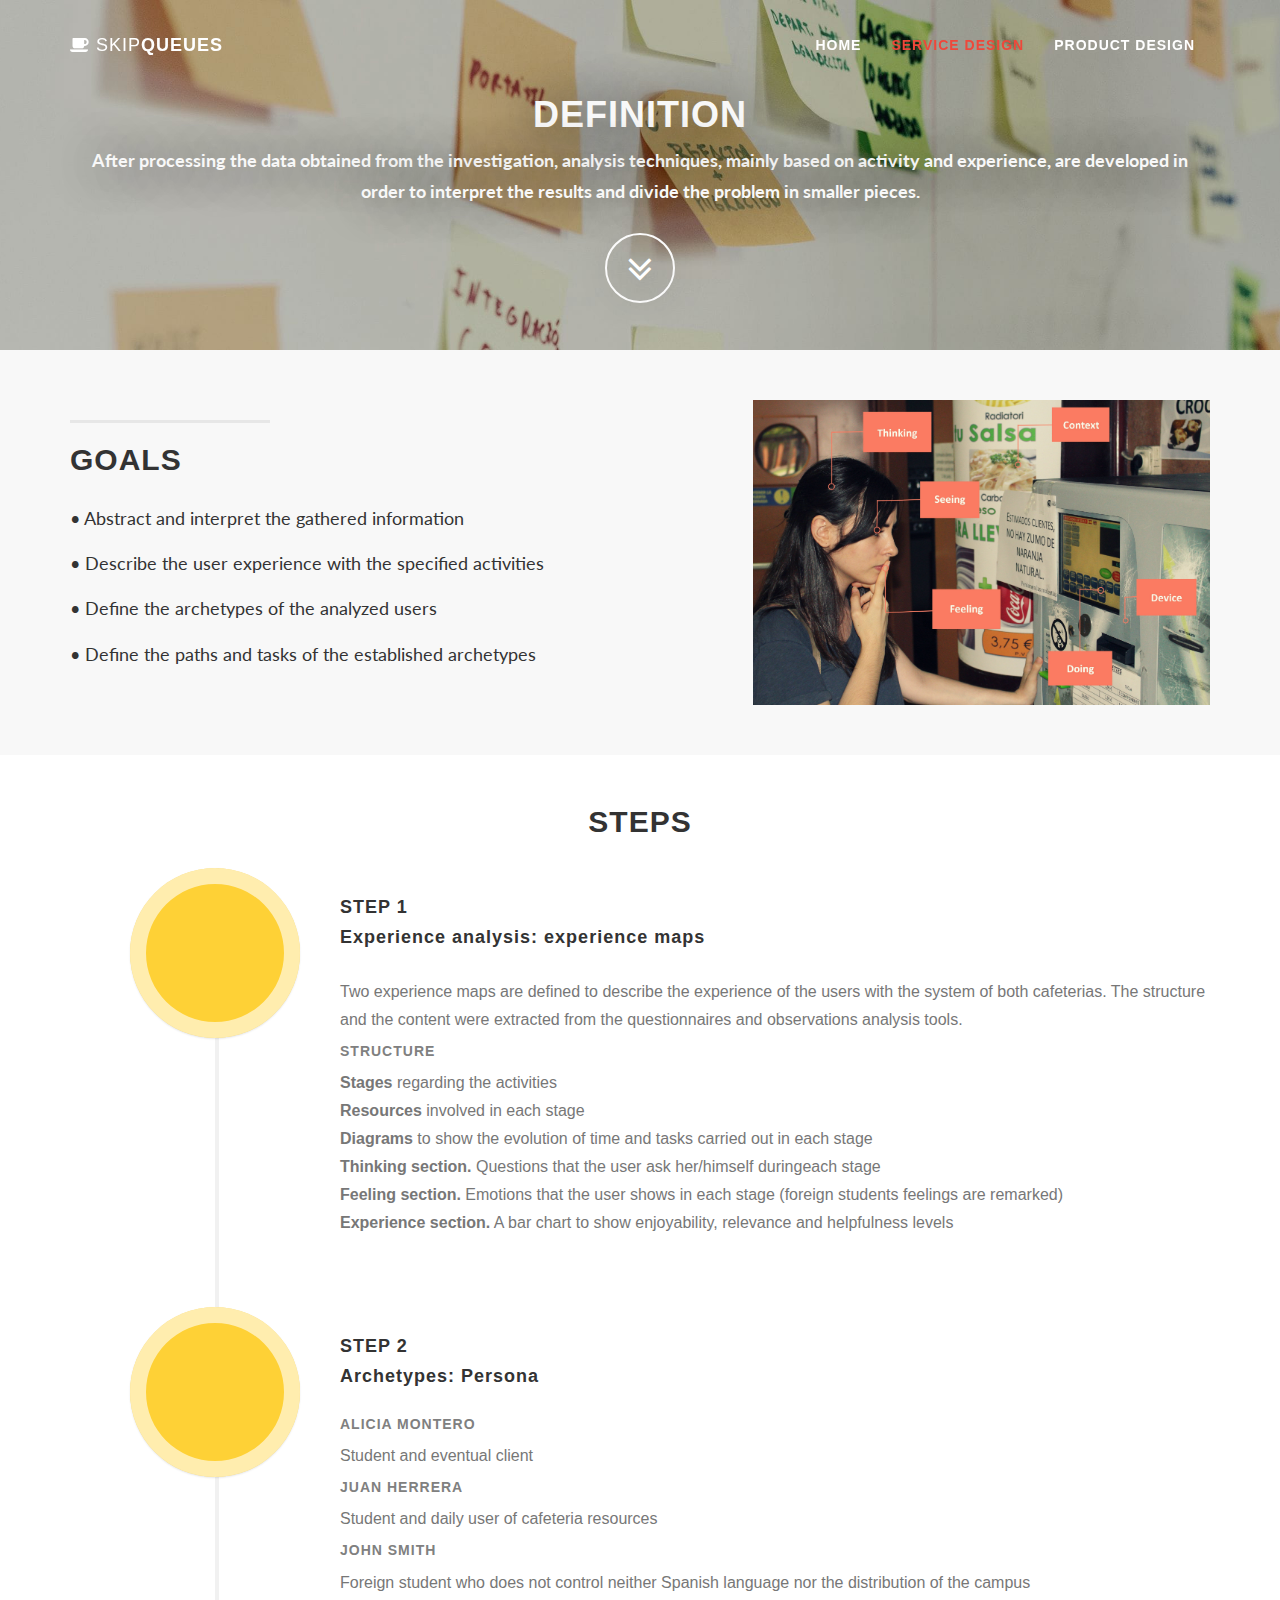
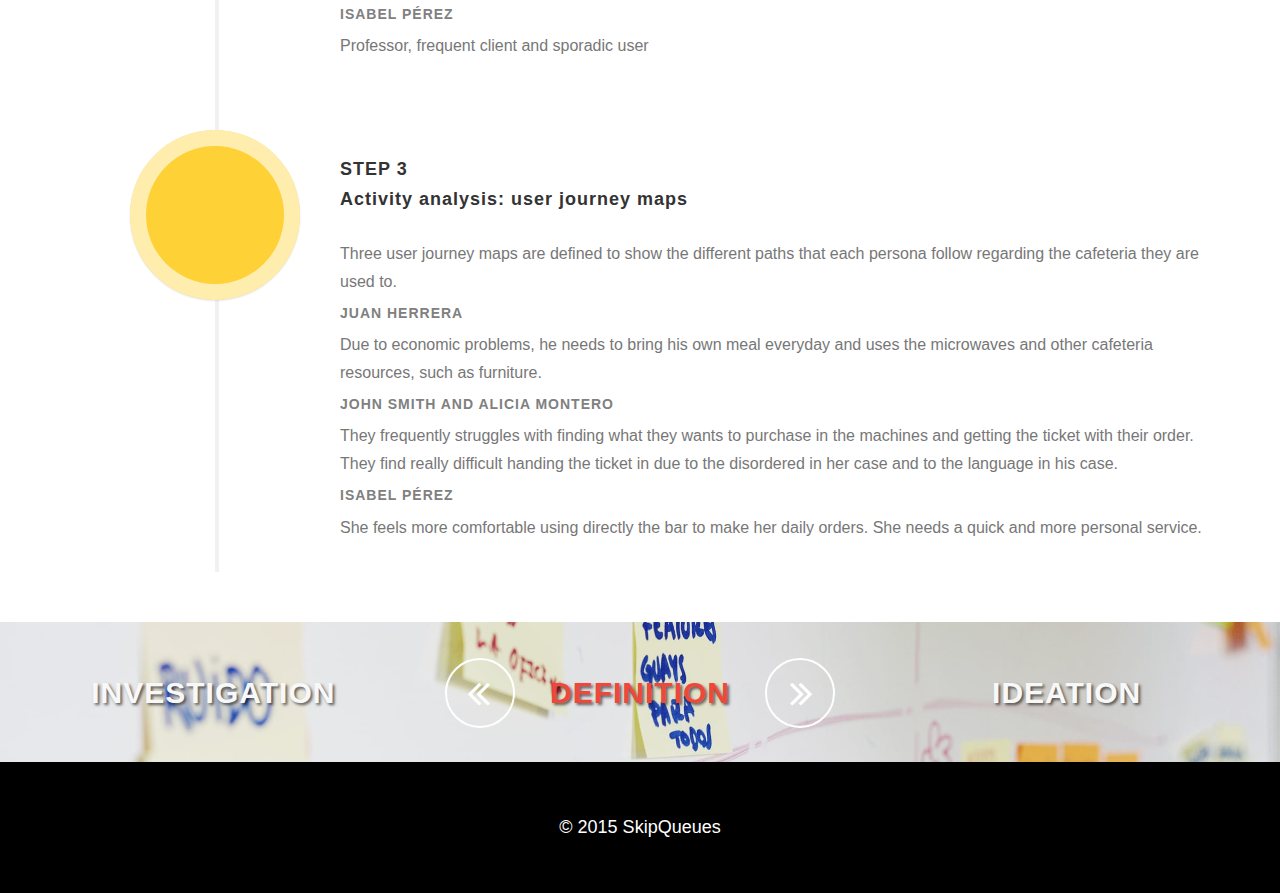
==== commit e811dbab: "More image opts" ====
--- a/definition.html
+++ b/definition.html
@@ -32,9 +32,7 @@
         <link href="font-awesome/css/font-awesome.min.css" rel="stylesheet" type="text/css">
         <link href="http://fonts.googleapis.com/css?family=Lato:300,400,700,300italic,400italic,700italic" rel="stylesheet" type="text/css">
     
-         <link href="css/bootstrap-modal-carousel.css" rel="stylesheet" />
-        <link href="less/carousel-fit.less" rel="stylesheet" />
-        <link href="less/modal-fullscreen.less" rel="stylesheet" />
+        <link href="css/bootstrap-modal-carousel.css" rel="stylesheet" />
         
         <!-- HTML5 Shim and Respond.js IE8 support of HTML5 elements and media queries -->
         <!-- WARNING: Respond.js doesn't work if you view the page via file:// -->
